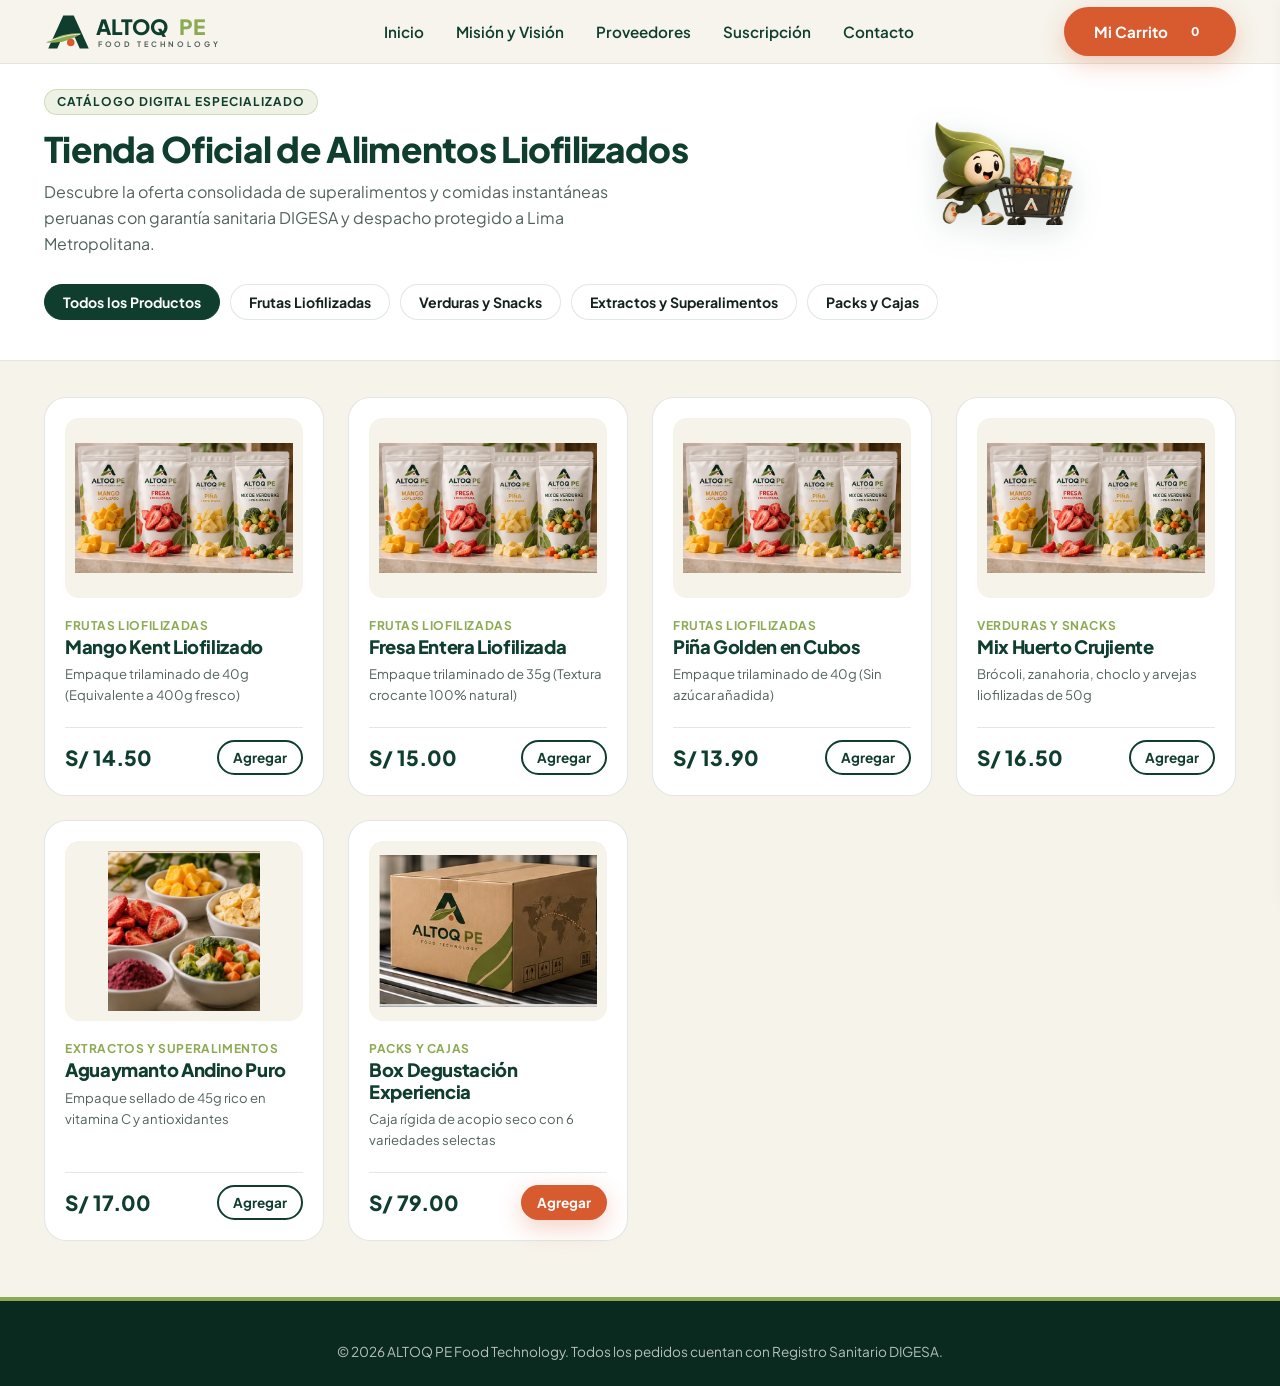
==== ecommerce.html @ f04d3ce6 "fix: Eliminar espacio blanco debajo del pie de pagina y asegurar alineacion inferior" ====
<!DOCTYPE html>
<html lang="es">
<head>
  <meta charset="UTF-8">
  <meta name="viewport" content="width=device-width, initial-scale=1.0">
  <title>ALTOQ PE | Tienda E-commerce de Alimentos Liofilizados</title>
  <meta name="description" content="Catálogo comercial de alimentos liofilizados e instantáneos en el Perú. Venta directa por unidad y al por mayor con garantía sanitaria DIGESA.">
  
  <!-- Estilos del Sistema de Diseño Oficial ALTOQ PE -->
  <link rel="stylesheet" href="styles/variables.css">
  <link rel="stylesheet" href="styles/main.css">
  <link rel="stylesheet" href="styles/components.css">
  <style>
    .ecommerce-header {
      padding: calc(var(--header-height) + 24px) 0 20px 0;
      background-color: var(--color-surface);
      border-bottom: 1px solid var(--color-border);
    }
    .ecommerce-hero-grid {
      display: grid;
      grid-template-columns: 1.2fr 0.8fr;
      gap: 32px;
      align-items: center;
    }
    .ecommerce-fili-badge {
      width: 140px;
      height: auto;
      filter: drop-shadow(0 8px 16px rgba(15, 61, 46, 0.15));
    }
    .filter-tabs {
      display: flex;
      gap: 10px;
      flex-wrap: wrap;
      margin: 28px 0 20px 0;
    }
    .filter-tab-btn {
      padding: 8px 18px;
      border-radius: var(--radius-full);
      border: 1px solid var(--color-border);
      background-color: var(--color-surface);
      font-family: var(--font-family-base);
      font-size: 0.88rem;
      font-weight: 700;
      color: var(--color-text-main);
      cursor: pointer;
      transition: all var(--transition-fast);
    }
    .filter-tab-btn.active, .filter-tab-btn:hover {
      background-color: var(--color-primary);
      color: #FFFFFF;
      border-color: var(--color-primary);
    }
    .products-grid {
      display: grid;
      grid-template-columns: repeat(auto-fill, minmax(260px, 1fr));
      gap: 24px;
      margin-bottom: 56px;
    }
    .product-card {
      background-color: #FFFFFF;
      border: 1px solid var(--color-border);
      border-radius: var(--radius-lg);
      padding: 20px;
      display: flex;
      flex-direction: column;
      justify-content: space-between;
      transition: transform var(--transition-fast), box-shadow var(--transition-fast);
      position: relative;
    }
    .product-card:hover {
      transform: translateY(-4px);
      box-shadow: var(--shadow-md);
      border-color: var(--color-secondary);
    }
    .product-img-wrapper {
      height: 180px;
      display: flex;
      align-items: center;
      justify-content: center;
      background-color: var(--color-bg);
      border-radius: var(--radius-md);
      margin-bottom: 14px;
      overflow: hidden;
      padding: 10px;
    }
    .product-img {
      max-height: 100%;
      max-width: 100%;
      object-fit: contain;
    }
    .product-category {
      font-size: 0.75rem;
      font-weight: 700;
      color: var(--color-secondary);
      text-transform: uppercase;
      letter-spacing: 0.05em;
      margin-bottom: 4px;
    }
    .product-title {
      font-size: 1.15rem;
      color: var(--color-primary);
      margin-bottom: 6px;
    }
    .product-weight {
      font-size: 0.82rem;
      color: var(--color-text-muted);
      margin-bottom: 14px;
    }
    .product-footer {
      display: flex;
      align-items: center;
      justify-content: space-between;
      border-top: 1px solid var(--color-border);
      padding-top: 12px;
      margin-top: 8px;
    }
    .product-price {
      font-size: 1.3rem;
      font-weight: 800;
      color: var(--color-primary);
    }
    .cart-drawer {
      position: fixed;
      top: 0;
      right: -420px;
      width: 400px;
      max-width: 100%;
      height: 100vh;
      background-color: #FFFFFF;
      box-shadow: -4px 0 24px rgba(0, 0, 0, 0.2);
      z-index: 2000;
      display: flex;
      flex-direction: column;
      transition: right var(--transition-normal);
      padding: 24px;
    }
    .cart-drawer.open {
      right: 0;
    }
    .cart-overlay {
      position: fixed;
      top: 0;
      left: 0;
      width: 100%;
      height: 100vh;
      background-color: rgba(0, 0, 0, 0.4);
      z-index: 1999;
      display: none;
    }
    .cart-overlay.open {
      display: block;
    }
    .cart-badge {
      background-color: var(--color-accent);
      color: #FFFFFF;
      font-size: 0.75rem;
      font-weight: 800;
      border-radius: var(--radius-full);
      padding: 2px 7px;
      margin-left: 6px;
    }
  </style>
</head>
<body>

  <!-- Barra de Navegación Superior -->
  <header class="header-nav" id="headerNav">
    <div class="container nav-container">
      <a href="index.html" class="brand-logo-link" aria-label="ALTOQ PE - Página Principal">
        <svg width="190" height="42" viewBox="0 0 250 56" fill="none" xmlns="http://www.w3.org/2000/svg">
          <path d="M24 6L4 50H16L24 32H38L46 50H58L38 6H24Z" fill="#0F3D2E"/>
          <path d="M1 42C12 36 28 28 48 30C36 38 20 44 1 42Z" fill="#8BAA52"/>
          <path d="M5 40C20 35 34 31 46 31" stroke="#F6F3EB" stroke-width="1.2" stroke-linecap="round"/>
          <circle cx="34" cy="42" r="5" fill="#D85A2F"/>
          <text x="68" y="32" font-family="'Plus Jakarta Sans', sans-serif" font-size="28" font-weight="800" fill="#0F3D2E">ALTOQ</text>
          <text x="178" y="32" font-family="'Plus Jakarta Sans', sans-serif" font-size="28" font-weight="800" fill="#8BAA52">PE</text>
          <text x="70" y="48" font-family="'Plus Jakarta Sans', sans-serif" font-size="10" font-weight="700" letter-spacing="3.8" fill="#52635B">FOOD TECHNOLOGY</text>
        </svg>
      </a>

      <nav aria-label="Navegación Secundaria">
        <ul class="nav-menu">
          <li><a href="index.html#inicio" class="nav-link">Inicio</a></li>
          <li><a href="index.html#mision-vision" class="nav-link">Misión y Visión</a></li>
          <li><a href="index.html#proveedores" class="nav-link">Proveedores</a></li>
          <li><a href="index.html#suscripcion" class="nav-link">Suscripción</a></li>
          <li><a href="index.html#contacto" class="nav-link">Contacto</a></li>
        </ul>
      </nav>

      <div class="nav-actions">
        <button type="button" class="btn btn-primary" id="openCartBtn">
          <span>Mi Carrito</span>
          <span class="cart-badge" id="cartCountBadge">0</span>
        </button>
      </div>
    </div>
  </header>

  <!-- Encabezado de la Tienda -->
  <section class="ecommerce-header">
    <div class="container">
      <div class="ecommerce-hero-grid">
        <div>
          <span class="section-tag">Catálogo Digital Especializado</span>
          <h1 style="font-size: 2.2rem; margin: 8px 0 10px 0;">Tienda Oficial de Alimentos Liofilizados</h1>
          <p style="font-size: 1rem; color: var(--color-text-muted); max-width: 620px;">
            Descubre la oferta consolidada de superalimentos y comidas instantáneas peruanas con garantía sanitaria DIGESA y despacho protegido a Lima Metropolitana.
          </p>
        </div>
        <div style="display: flex; justify-content: center;">
          <img src="assets/fili/fili-carrito.png" alt="Fili empujando carrito de compras ALTOQ PE" class="ecommerce-fili-badge animate-float">
        </div>
      </div>

      <!-- Filtros de Categorías -->
      <div class="filter-tabs">
        <button class="filter-tab-btn active" data-filter="todos">Todos los Productos</button>
        <button class="filter-tab-btn" data-filter="frutas">Frutas Liofilizadas</button>
        <button class="filter-tab-btn" data-filter="verduras">Verduras y Snacks</button>
        <button class="filter-tab-btn" data-filter="extractos">Extractos y Superalimentos</button>
        <button class="filter-tab-btn" data-filter="packs">Packs y Cajas</button>
      </div>
    </div>
  </section>

  <!-- Cuadrícula de Productos -->
  <main class="container" style="padding-top: 36px;">
    <div class="products-grid" id="productsGrid">
      
      <!-- Producto 1: Mango Liofilizado -->
      <div class="product-card" data-category="frutas">
        <div>
          <div class="product-img-wrapper">
            <img src="assets/products/pouches-pack.png" alt="Mango Liofilizado" class="product-img">
          </div>
          <span class="product-category">Frutas Liofilizadas</span>
          <h3 class="product-title">Mango Kent Liofilizado</h3>
          <p class="product-weight">Empaque trilaminado de 40g (Equivalente a 400g fresco)</p>
        </div>
        <div class="product-footer">
          <div class="product-price">S/ 14.50</div>
          <button type="button" class="btn btn-secondary" style="padding: 7px 14px; font-size: 0.85rem;" onclick="addToCart('Mango Kent Liofilizado 40g', 14.50)">
            <span>Agregar</span>
          </button>
        </div>
      </div>

      <!-- Producto 2: Fresa Liofilizada -->
      <div class="product-card" data-category="frutas">
        <div>
          <div class="product-img-wrapper">
            <img src="assets/products/pouches-pack.png" alt="Fresa Liofilizada" class="product-img">
          </div>
          <span class="product-category">Frutas Liofilizadas</span>
          <h3 class="product-title">Fresa Entera Liofilizada</h3>
          <p class="product-weight">Empaque trilaminado de 35g (Textura crocante 100% natural)</p>
        </div>
        <div class="product-footer">
          <div class="product-price">S/ 15.00</div>
          <button type="button" class="btn btn-secondary" style="padding: 7px 14px; font-size: 0.85rem;" onclick="addToCart('Fresa Entera Liofilizada 35g', 15.00)">
            <span>Agregar</span>
          </button>
        </div>
      </div>

      <!-- Producto 3: Piña Liofilizada -->
      <div class="product-card" data-category="frutas">
        <div>
          <div class="product-img-wrapper">
            <img src="assets/products/pouches-pack.png" alt="Piña Golden Liofilizada" class="product-img">
          </div>
          <span class="product-category">Frutas Liofilizadas</span>
          <h3 class="product-title">Piña Golden en Cubos</h3>
          <p class="product-weight">Empaque trilaminado de 40g (Sin azúcar añadida)</p>
        </div>
        <div class="product-footer">
          <div class="product-price">S/ 13.90</div>
          <button type="button" class="btn btn-secondary" style="padding: 7px 14px; font-size: 0.85rem;" onclick="addToCart('Piña Golden Liofilizada 40g', 13.90)">
            <span>Agregar</span>
          </button>
        </div>
      </div>

      <!-- Producto 4: Mix de Verduras Liofilizadas -->
      <div class="product-card" data-category="verduras">
        <div>
          <div class="product-img-wrapper">
            <img src="assets/products/pouches-pack.png" alt="Mix de Verduras Liofilizadas" class="product-img">
          </div>
          <span class="product-category">Verduras y Snacks</span>
          <h3 class="product-title">Mix Huerto Crujiente</h3>
          <p class="product-weight">Brócoli, zanahoria, choclo y arvejas liofilizadas de 50g</p>
        </div>
        <div class="product-footer">
          <div class="product-price">S/ 16.50</div>
          <button type="button" class="btn btn-secondary" style="padding: 7px 14px; font-size: 0.85rem;" onclick="addToCart('Mix Huerto Crujiente 50g', 16.50)">
            <span>Agregar</span>
          </button>
        </div>
      </div>

      <!-- Producto 5: Aguaymanto Liofilizado -->
      <div class="product-card" data-category="extractos">
        <div>
          <div class="product-img-wrapper">
            <img src="assets/products/bowls-freeze-dried.png" alt="Aguaymanto Andino Liofilizado" class="product-img">
          </div>
          <span class="product-category">Extractos y Superalimentos</span>
          <h3 class="product-title">Aguaymanto Andino Puro</h3>
          <p class="product-weight">Empaque sellado de 45g rico en vitamina C y antioxidantes</p>
        </div>
        <div class="product-footer">
          <div class="product-price">S/ 17.00</div>
          <button type="button" class="btn btn-secondary" style="padding: 7px 14px; font-size: 0.85rem;" onclick="addToCart('Aguaymanto Andino 45g', 17.00)">
            <span>Agregar</span>
          </button>
        </div>
      </div>

      <!-- Producto 6: Caja Surtida Degustación -->
      <div class="product-card" data-category="packs">
        <div>
          <div class="product-img-wrapper">
            <img src="assets/products/box-delivery.png" alt="Caja Pack Degustación ALTOQ PE" class="product-img">
          </div>
          <span class="product-category">Packs y Cajas</span>
          <h3 class="product-title">Box Degustación Experiencia</h3>
          <p class="product-weight">Caja rígida de acopio seco con 6 variedades selectas</p>
        </div>
        <div class="product-footer">
          <div class="product-price">S/ 79.00</div>
          <button type="button" class="btn btn-primary" style="padding: 7px 14px; font-size: 0.85rem;" onclick="addToCart('Box Degustación 6 Unidades', 79.00)">
            <span>Agregar</span>
          </button>
        </div>
      </div>

    </div>
  </main>

  <!-- Panel Lateral / Carrito de Compras -->
  <div class="cart-overlay" id="cartOverlay"></div>
  <aside class="cart-drawer" id="cartDrawer" aria-label="Carrito de compras">
    <div style="display: flex; justify-content: space-between; align-items: center; border-bottom: 1px solid var(--color-border); padding-bottom: 14px; margin-bottom: 20px;">
      <h3 style="font-size: 1.25rem;">Tu Carrito de Pedido</h3>
      <button type="button" id="closeCartBtn" style="background: none; border: none; font-size: 1.5rem; cursor: pointer; color: var(--color-primary);">&times;</button>
    </div>

    <div id="cartItemsList" style="flex: 1; overflow-y: auto;">
      <p style="color: var(--color-text-muted); font-size: 0.95rem; text-align: center; margin-top: 40px;">
        Tu carrito está vacío. Agrega productos del catálogo para coordinar tu despacho.
      </p>
    </div>

    <div style="border-top: 1px solid var(--color-border); padding-top: 16px; margin-top: 16px;">
      <div style="display: flex; justify-content: space-between; margin-bottom: 16px; font-weight: 700; font-size: 1.15rem;">
        <span>Total Estimado:</span>
        <span id="cartTotalPrice">S/ 0.00</span>
      </div>
      <button type="button" class="btn btn-whatsapp" style="width: 100%;" onclick="checkoutViaWhatsApp()">
        <span>Coordinar Despacho por WhatsApp</span>
      </button>
    </div>
  </aside>

  <!-- Notificación Toast -->
  <div class="toast-feedback" id="feedbackToast" role="alert">
    <img src="assets/fili/fili-pulgar-arriba.png" alt="Fili confirmando" class="toast-fili-img">
    <span id="toastMessage">Producto agregado al carrito.</span>
  </div>

  <footer class="footer-main" style="padding: 40px 0 24px 0; margin-top: auto;">
    <div class="container text-center">
      <p style="color: rgba(255,255,255,0.7); font-size: 0.85rem;">
        &copy; 2026 ALTOQ PE Food Technology. Todos los pedidos cuentan con Registro Sanitario DIGESA.
      </p>
    </div>
  </footer>

  <script>
    const cart = [];
    const cartDrawer = document.getElementById('cartDrawer');
    const cartOverlay = document.getElementById('cartOverlay');
    const openCartBtn = document.getElementById('openCartBtn');
    const closeCartBtn = document.getElementById('closeCartBtn');
    const cartItemsList = document.getElementById('cartItemsList');
    const cartTotalPrice = document.getElementById('cartTotalPrice');
    const cartCountBadge = document.getElementById('cartCountBadge');
    const toast = document.getElementById('feedbackToast');
    const toastMsg = document.getElementById('toastMessage');

    function toggleCart(open) {
      if (open) {
        cartDrawer.classList.add('open');
        cartOverlay.classList.add('open');
      } else {
        cartDrawer.classList.remove('open');
        cartOverlay.classList.remove('open');
      }
    }

    if (openCartBtn) openCartBtn.addEventListener('click', () => toggleCart(true));
    if (closeCartBtn) closeCartBtn.addEventListener('click', () => toggleCart(false));
    if (cartOverlay) cartOverlay.addEventListener('click', () => toggleCart(false));

    function addToCart(title, price) {
      const existing = cart.find(item => item.title === title);
      if (existing) {
        existing.qty += 1;
      } else {
        cart.push({ title, price, qty: 1 });
      }
      renderCart();
      showToast(`${title} agregado al carrito.`);
    }

    function renderCart() {
      const totalCount = cart.reduce((sum, item) => sum + item.qty, 0);
      cartCountBadge.textContent = totalCount;

      if (cart.length === 0) {
        cartItemsList.innerHTML = '<p style="color: var(--color-text-muted); font-size: 0.95rem; text-align: center; margin-top: 40px;">Tu carrito está vacío.</p>';
        cartTotalPrice.textContent = 'S/ 0.00';
        return;
      }

      let total = 0;
      let html = '';
      cart.forEach((item, index) => {
        const itemTotal = item.price * item.qty;
        total += itemTotal;
        html += `
          <div style="display: flex; justify-content: space-between; align-items: center; padding: 12px 0; border-bottom: 1px solid var(--color-border);">
            <div>
              <div style="font-weight: 700; font-size: 0.92rem; color: var(--color-primary);">${item.title}</div>
              <div style="font-size: 0.8rem; color: var(--color-text-muted);">S/ ${item.price.toFixed(2)} x ${item.qty}</div>
            </div>
            <div style="display: flex; align-items: center; gap: 8px;">
              <span style="font-weight: 700;">S/ ${itemTotal.toFixed(2)}</span>
              <button onclick="removeItem(${index})" style="background: none; border: none; color: var(--color-accent); cursor: pointer; font-size: 0.85rem; font-weight: 700;">Quitar</button>
            </div>
          </div>
        `;
      });

      cartItemsList.innerHTML = html;
      cartTotalPrice.textContent = `S/ ${total.toFixed(2)}`;
    }

    function removeItem(index) {
      cart.splice(index, 1);
      renderCart();
    }

    function showToast(msg) {
      if (toast && toastMsg) {
        toastMsg.textContent = msg;
        toast.classList.add('show');
        setTimeout(() => toast.classList.remove('show'), 3000);
      }
    }

    function checkoutViaWhatsApp() {
      if (cart.length === 0) {
        alert('Agrega al menos un producto al carrito antes de coordinar el pedido.');
        return;
      }
      let summary = 'Hola equipo de ALTOQ PE. Deseo realizar el siguiente pedido desde el catálogo web:\n';
      let total = 0;
      cart.forEach(item => {
        const itemTotal = item.price * item.qty;
        total += itemTotal;
        summary += `- ${item.qty}x ${item.title} (S/ ${itemTotal.toFixed(2)})\n`;
      });
      summary += `\nTotal estimado: S/ ${total.toFixed(2)}\n¿Podrían confirmarme tiempos de despacho y métodos de pago?`;
      window.open('https://wa.me/51940049923?text=' + encodeURIComponent(summary), '_blank');
    }

    // Filtros de categoria
    document.querySelectorAll('.filter-tab-btn').forEach(btn => {
      btn.addEventListener('click', function() {
        document.querySelectorAll('.filter-tab-btn').forEach(b => b.classList.remove('active'));
        this.classList.add('active');
        const filter = this.getAttribute('data-filter');
        document.querySelectorAll('.product-card').forEach(card => {
          if (filter === 'todos' || card.getAttribute('data-category') === filter) {
            card.style.display = 'flex';
          } else {
            card.style.display = 'none';
          }
        });
      });
    });
  </script>
</body>
</html>
---- styles/variables.css ----
/* ==========================================================================
   ALTOQ PE - SISTEMA DE DISEÑO / DESIGN TOKENS
   Paleta y parámetros visuales oficiales de marca
   REGLA ESTRICTA: Sin uso de emojis en ninguna propiedad o contenido
   ========================================================================== */

:root {
  /* Paleta Oficial Extraída de Brand Guidelines */
  --color-primary: #0F3D2E;         /* Verde Bosque Profundo */
  --color-primary-light: #18523f;   /* Verde Bosque Intermedio */
  --color-primary-dark: #0a291f;    /* Verde Bosque Oscuro */
  
  --color-secondary: #8BAA52;       /* Verde Oliva / Hoja */
  --color-secondary-light: #a4c468; /* Verde Oliva Claro */
  --color-secondary-dark: #6f8a3e;  /* Verde Oliva Sombra */
  
  --color-bg: #F6F3EB;              /* Crema Marfil Cálido (Fondo Principal) */
  --color-surface: #FFFFFF;         /* Blanco Puro para Tarjetas */
  --color-surface-soft: #EFECE3;    /* Crema Neutro Suave */
  
  --color-accent: #D85A2F;          /* Naranja Terracota (CTA y Acentos) */
  --color-accent-hover: #c04c23;    /* Terracota Interacción */
  --color-accent-light: #fcece6;    /* Terracota Fondo Sutil */
  
  /* Textos y Jerarquía Tipográfica */
  --color-text-main: #14221D;       /* Texto Principal de Alto Contraste */
  --color-text-muted: #52635B;      /* Texto Secundario y Descripciones */
  --color-text-light: #83948C;      /* Textos Auxiliares y Metadatos */
  --color-text-inverse: #FFFFFF;    /* Texto sobre fondos oscuros */
  
  /* Bordes y Sombras */
  --color-border: rgba(15, 61, 46, 0.12);
  --color-border-focus: rgba(216, 90, 47, 0.4);
  
  --shadow-sm: 0 2px 8px rgba(15, 61, 46, 0.05);
  --shadow-md: 0 8px 24px rgba(15, 61, 46, 0.08);
  --shadow-lg: 0 16px 40px rgba(15, 61, 46, 0.12);
  --shadow-accent: 0 8px 25px rgba(216, 90, 47, 0.28);
  
  /* Tipografía */
  --font-family-base: 'Plus Jakarta Sans', 'Montserrat', -apple-system, BlinkMacSystemFont, 'Segoe UI', Roboto, sans-serif;
  --font-family-display: 'Plus Jakarta Sans', 'Montserrat', sans-serif;
  
  /* Radios de Borde */
  --radius-sm: 8px;
  --radius-md: 14px;
  --radius-lg: 22px;
  --radius-xl: 32px;
  --radius-full: 9999px;
  
  /* Transiciones */
  --transition-fast: 180ms ease;
  --transition-normal: 280ms cubic-bezier(0.4, 0, 0.2, 1);
  --transition-bounce: 400ms cubic-bezier(0.34, 1.56, 0.64, 1);
  
  /* Contenedores y Medidas */
  --container-max-width: 1240px;
  --header-height: 64px;
}
---- styles/main.css ----
/* ==========================================================================
   ALTOQ PE - ESTILOS BASE Y MAQUETACIÓN GLOBAL
   REGLA ESTRICTA: Sin uso de emojis en código ni comentarios
   ========================================================================== */

@import url('https://fonts.googleapis.com/css2?family=Plus+Jakarta+Sans:wght@400;500;600;700;800&family=Montserrat:wght@400;500;600;700;800&display=swap');

*, *::before, *::after {
  box-sizing: border-box;
  margin: 0;
  padding: 0;
}

html {
  scroll-behavior: smooth;
  scroll-snap-type: y proximity;
  font-size: 16px;
  -webkit-font-smoothing: antialiased;
  -moz-osx-font-smoothing: grayscale;
  min-height: 100%;
}

body {
  font-family: var(--font-family-base);
  background-color: var(--color-bg);
  color: var(--color-text-main);
  line-height: 1.5;
  overflow-x: hidden;
  position: relative;
  min-height: 100vh;
  display: flex;
  flex-direction: column;
}

body > main {
  flex: 1 0 auto;
}

/* Contenedores */
.container {
  width: 100%;
  max-width: var(--container-max-width);
  margin-left: auto;
  margin-right: auto;
  padding-left: 24px;
  padding-right: 24px;
}

/* Tipografia Base */
h1, h2, h3, h4, h5, h6 {
  font-family: var(--font-family-display);
  color: var(--color-primary);
  font-weight: 800;
  line-height: 1.15;
  letter-spacing: -0.02em;
}

h1 { font-size: clamp(2.1rem, 3.8vw, 3.2rem); }
h2 { font-size: clamp(1.6rem, 2.6vw, 2.3rem); }
h3 { font-size: clamp(1.2rem, 1.8vw, 1.5rem); }
h4 { font-size: 1.15rem; }

p {
  color: var(--color-text-muted);
  font-size: 0.98rem;
  line-height: 1.6;
}

a {
  color: inherit;
  text-decoration: none;
  transition: color var(--transition-fast);
}

img {
  max-width: 100%;
  height: auto;
  display: block;
}

/* Secciones en Encuadre (Full Viewport Fit) */
.section {
  min-height: 100vh;
  padding: calc(var(--header-height) + 12px) 0 16px 0;
  display: flex;
  flex-direction: column;
  justify-content: center;
  position: relative;
  scroll-snap-align: start;
  scroll-margin-top: 0;
  box-sizing: border-box;
}

.section-alt {
  background-color: var(--color-surface);
}

.section-dark {
  background-color: var(--color-primary);
  color: var(--color-text-inverse);
}

.section-dark h2,
.section-dark h3 {
  color: var(--color-text-inverse);
}

.section-dark p {
  color: rgba(255, 255, 255, 0.85);
}

.section-header {
  text-align: center;
  max-width: 820px;
  margin: 0 auto 16px auto;
}

.section-tag {
  display: inline-flex;
  align-items: center;
  gap: 8px;
  background-color: rgba(139, 170, 82, 0.15);
  color: var(--color-primary);
  font-size: 0.75rem;
  font-weight: 700;
  text-transform: uppercase;
  letter-spacing: 0.08em;
  padding: 3px 12px;
  border-radius: var(--radius-full);
  margin-bottom: 6px;
  border: 1px solid rgba(139, 170, 82, 0.3);
}

.section-tag.tag-accent {
  background-color: var(--color-accent-light);
  color: var(--color-accent);
  border-color: rgba(216, 90, 47, 0.25);
}

.section-title {
  margin-bottom: 6px;
}

.section-description {
  font-size: 0.94rem;
  line-height: 1.45;
}

/* Efectos visuales de fondo sutiles */
.bg-mesh-glow {
  position: absolute;
  top: -120px;
  right: -100px;
  width: 500px;
  height: 500px;
  background: radial-gradient(circle, rgba(139, 170, 82, 0.18) 0%, rgba(246, 243, 235, 0) 70%);
  pointer-events: none;
  z-index: 0;
}

.bg-mesh-glow-left {
  position: absolute;
  top: 360px;
  left: -120px;
  width: 550px;
  height: 550px;
  background: radial-gradient(circle, rgba(216, 90, 47, 0.12) 0%, rgba(246, 243, 235, 0) 70%);
  pointer-events: none;
  z-index: 0;
}

/* Animaciones */
@keyframes floatGentle {
  0%, 100% { transform: translateY(0px); }
  50% { transform: translateY(-10px); }
}

@keyframes pulseSubtle {
  0%, 100% { transform: scale(1); opacity: 1; }
  50% { transform: scale(1.02); opacity: 0.95; }
}

.animate-float {
  animation: floatGentle 4s ease-in-out infinite;
}

/* Clases de utilidad */
.text-center { text-align: center; }
.text-accent { color: var(--color-accent); }
.text-secondary { color: var(--color-secondary); }
.bold { font-weight: 700; }
---- styles/components.css ----
/* ==========================================================================
   ALTOQ PE - COMPONENTES VISUALES
   Botones, Tarjetas, Formularios, Insignias, Navbar y Modales
   REGLA ESTRICTA: Sin uso de emojis en ninguna propiedad o contenido
   ========================================================================== */

/* Barra de Navegación (Navbar) */
.header-nav {
  position: fixed;
  top: 0;
  left: 0;
  width: 100%;
  height: var(--header-height);
  background-color: rgba(246, 243, 235, 0.92);
  backdrop-filter: blur(12px);
  -webkit-backdrop-filter: blur(12px);
  z-index: 1000;
  transition: all var(--transition-normal);
  border-bottom: 1px solid rgba(15, 61, 46, 0.08);
}

.header-nav.scrolled {
  background-color: rgba(255, 255, 255, 0.96);
  box-shadow: 0 4px 20px rgba(15, 61, 46, 0.07);
  height: 74px;
}

.nav-container {
  display: flex;
  align-items: center;
  justify-content: space-between;
  height: 100%;
}

.brand-logo-link {
  display: flex;
  align-items: center;
  gap: 12px;
}

.brand-logo-img {
  height: 48px;
  width: auto;
  object-fit: contain;
}

.nav-menu {
  display: flex;
  align-items: center;
  list-style: none;
  gap: 32px;
}

.nav-link {
  font-size: 0.95rem;
  font-weight: 600;
  color: var(--color-primary);
  position: relative;
  padding: 8px 0;
}

.nav-link::after {
  content: '';
  position: absolute;
  bottom: 0;
  left: 0;
  width: 0;
  height: 2px;
  background-color: var(--color-accent);
  transition: width var(--transition-fast);
  border-radius: var(--radius-full);
}

.nav-link:hover::after,
.nav-link.active::after {
  width: 100%;
}

.nav-actions {
  display: flex;
  align-items: center;
  gap: 16px;
}

.mobile-menu-toggle {
  display: none;
  background: none;
  border: none;
  cursor: pointer;
  padding: 8px;
  color: var(--color-primary);
}

/* Botones */
.btn {
  display: inline-flex;
  align-items: center;
  justify-content: center;
  gap: 10px;
  font-family: var(--font-family-base);
  font-size: 0.95rem;
  font-weight: 700;
  padding: 13px 28px;
  border-radius: var(--radius-full);
  border: 2px solid transparent;
  cursor: pointer;
  transition: all var(--transition-fast);
  text-decoration: none;
  white-space: nowrap;
}

.btn-primary {
  background-color: var(--color-accent);
  color: var(--color-text-inverse);
  box-shadow: var(--shadow-accent);
}

.btn-primary:hover {
  background-color: var(--color-accent-hover);
  transform: translateY(-2px);
  box-shadow: 0 10px 28px rgba(216, 90, 47, 0.35);
}

.btn-secondary {
  background-color: transparent;
  color: var(--color-primary);
  border-color: var(--color-primary);
}

.btn-secondary:hover {
  background-color: rgba(15, 61, 46, 0.05);
  border-color: var(--color-primary);
  transform: translateY(-2px);
}

.btn-dark {
  background-color: var(--color-primary);
  color: var(--color-text-inverse);
  box-shadow: var(--shadow-md);
}

.btn-dark:hover {
  background-color: var(--color-primary-light);
  transform: translateY(-2px);
}

.btn-icon {
  width: 20px;
  height: 20px;
  fill: currentColor;
}

/* Tarjetas y Contenedores */
.card {
  background-color: var(--color-surface);
  border-radius: var(--radius-lg);
  padding: 36px;
  border: 1px solid var(--color-border);
  box-shadow: var(--shadow-sm);
  transition: all var(--transition-normal);
  position: relative;
  overflow: hidden;
}

.card:hover {
  transform: translateY(-4px);
  box-shadow: var(--shadow-md);
  border-color: rgba(15, 61, 46, 0.2);
}

/* Seccion Inicio (Hero) en Encuadre */
.hero-wrapper {
  padding: calc(var(--header-height) + 10px) 0 16px 0;
  position: relative;
  min-height: 100vh;
  box-sizing: border-box;
  display: flex;
  flex-direction: column;
  justify-content: center;
  scroll-snap-align: start;
}

.hero-grid {
  display: grid;
  grid-template-columns: 1.15fr 0.85fr;
  gap: 36px;
  align-items: center;
}

.hero-content {
  position: relative;
  z-index: 2;
}

.hero-tagline {
  font-size: clamp(1.9rem, 3.2vw, 2.7rem);
  font-weight: 800;
  margin-bottom: 12px;
  line-height: 1.15;
}

.hero-subtitle {
  font-size: 1.05rem;
  line-height: 1.55;
  color: var(--color-text-muted);
  margin-bottom: 20px;
  max-width: 540px;
}

.hero-cta-group {
  display: flex;
  align-items: center;
  gap: 14px;
  margin-bottom: 22px;
  flex-wrap: wrap;
}

.hero-stats-row {
  display: grid;
  grid-template-columns: repeat(3, 1fr);
  gap: 16px;
  padding-top: 16px;
  border-top: 1px solid rgba(15, 61, 46, 0.12);
}

.hero-stat-item h4 {
  font-size: 1.45rem;
  color: var(--color-primary);
  margin-bottom: 2px;
}

.hero-stat-item p {
  font-size: 0.82rem;
  font-weight: 500;
  color: var(--color-text-muted);
  line-height: 1.3;
}

.hero-visual-card {
  position: relative;
  border-radius: var(--radius-xl);
  background: linear-gradient(145deg, #ffffff, #f0ece3);
  padding: 20px;
  box-shadow: var(--shadow-lg);
  border: 1px solid rgba(139, 170, 82, 0.25);
  display: flex;
  flex-direction: column;
  align-items: center;
  justify-content: center;
  max-width: 440px;
  margin: 0 auto;
}

.hero-pouches-img {
  width: 100%;
  max-height: 250px;
  object-fit: contain;
  border-radius: var(--radius-md);
  box-shadow: 0 8px 24px rgba(15, 61, 46, 0.08);
}

.hero-fili-badge {
  position: absolute;
  bottom: -18px;
  right: -15px;
  width: 140px;
  filter: drop-shadow(0 10px 20px rgba(15, 61, 46, 0.2));
  z-index: 3;
}

.hero-floating-pill {
  position: absolute;
  top: 25px;
  left: -25px;
  background-color: var(--color-surface);
  border: 1px solid rgba(15, 61, 46, 0.12);
  padding: 10px 18px;
  border-radius: var(--radius-full);
  display: flex;
  align-items: center;
  gap: 10px;
  box-shadow: var(--shadow-md);
  z-index: 3;
}

.pill-indicator {
  width: 10px;
  height: 10px;
  border-radius: 50%;
  background-color: var(--color-secondary);
}

.pill-text {
  font-size: 0.85rem;
  font-weight: 700;
  color: var(--color-primary);
}

/* Seccion Mision y Vision en Encuadre (Diseno Limpio sin Pilares) */
.mv-clean-wrapper {
  display: flex;
  flex-direction: column;
  gap: 18px;
  max-width: 1050px;
  margin: 0 auto;
}

.mv-cards-row {
  display: grid;
  grid-template-columns: 1fr 1fr;
  gap: 22px;
}

.mv-card-clean {
  background-color: #FFFFFF;
  border-radius: var(--radius-lg);
  border: 1px solid var(--color-border);
  border-top: 4px solid var(--color-secondary);
  padding: 24px 28px;
  box-shadow: var(--shadow-sm);
  transition: transform var(--transition-fast), box-shadow var(--transition-fast);
  display: flex;
  flex-direction: column;
  justify-content: flex-start;
}

.mv-card-clean:hover {
  transform: translateY(-3px);
  box-shadow: var(--shadow-md);
}

.mv-card-clean.vision {
  border-top-color: var(--color-accent);
}

.mv-badge {
  display: inline-block;
  align-self: flex-start;
  font-size: 0.72rem;
  font-weight: 700;
  text-transform: uppercase;
  letter-spacing: 0.08em;
  color: var(--color-secondary);
  background-color: rgba(139, 170, 82, 0.12);
  padding: 3px 10px;
  border-radius: var(--radius-full);
  margin-bottom: 10px;
}

.mv-badge.vision {
  color: var(--color-accent);
  background-color: rgba(216, 90, 47, 0.12);
}

.mv-card-clean h3 {
  font-size: 1.3rem;
  color: var(--color-primary);
  margin-bottom: 8px;
}

.mv-card-clean p {
  font-size: 0.92rem;
  line-height: 1.55;
  color: var(--color-text-muted);
}

/* Modulo Sanitario DIGESA con Mascota Fili */
.qa-card-banner {
  background: linear-gradient(135deg, #0F3D2E, #144937);
  color: #FFFFFF;
  border-radius: var(--radius-lg);
  padding: 20px 28px;
  display: flex;
  align-items: center;
  gap: 24px;
  box-shadow: var(--shadow-md);
  border: 1px solid rgba(139, 170, 82, 0.25);
}

.qa-card-banner .qa-fili-img {
  width: 78px;
  height: auto;
  flex-shrink: 0;
  filter: drop-shadow(0 6px 12px rgba(0, 0, 0, 0.3));
}

.qa-banner-info h4 {
  color: #FFFFFF;
  font-size: 1.12rem;
  margin-bottom: 4px;
}

.qa-banner-info p {
  color: rgba(255, 255, 255, 0.88);
  font-size: 0.86rem;
  line-height: 1.45;
  margin-bottom: 10px;
}

.qa-banner-info .qa-badges-list {
  display: flex;
  gap: 8px;
  flex-wrap: wrap;
}

.qa-banner-info .qa-badge-chip {
  background-color: rgba(255, 255, 255, 0.12);
  border: 1px solid rgba(255, 255, 255, 0.22);
  padding: 3px 10px;
  border-radius: var(--radius-full);
  font-size: 0.76rem;
  font-weight: 600;
  color: #FFFFFF;
}

/* Seccion Suscripcion */
.subscription-controls {
  display: flex;
  justify-content: center;
  align-items: center;
  gap: 16px;
  margin-bottom: 48px;
}

.frequency-toggle-wrapper {
  display: flex;
  align-items: center;
  background-color: var(--color-surface-soft);
  padding: 5px;
  border-radius: var(--radius-full);
  border: 1px solid var(--color-border);
}

.freq-btn {
  background: none;
  border: none;
  padding: 10px 24px;
  font-family: var(--font-family-base);
  font-size: 0.95rem;
  font-weight: 700;
  color: var(--color-text-muted);
  border-radius: var(--radius-full);
  cursor: pointer;
  transition: all var(--transition-fast);
}

.freq-btn.active {
  background-color: var(--color-primary);
  color: #FFFFFF;
  box-shadow: 0 4px 12px rgba(15, 61, 46, 0.15);
}

.save-pill {
  background-color: var(--color-accent);
  color: #FFFFFF;
  font-size: 0.75rem;
  font-weight: 800;
  padding: 4px 10px;
  border-radius: var(--radius-full);
  letter-spacing: 0.04em;
}

/* Seccion Suscripcion en Encuadre */
.plans-grid {
  display: grid;
  grid-template-columns: repeat(3, 1fr);
  gap: 20px;
  align-items: stretch;
  margin-bottom: 0;
}

.plan-card {
  display: flex;
  flex-direction: column;
  justify-content: space-between;
  padding: 20px 22px;
  border-radius: var(--radius-lg);
  background-color: var(--color-surface);
  border: 2px solid var(--color-border);
  position: relative;
  transition: all var(--transition-normal);
}

.plan-card.featured {
  border-color: var(--color-accent);
  box-shadow: 0 12px 28px rgba(216, 90, 47, 0.15);
  transform: translateY(-4px);
}

.featured-ribbon {
  position: absolute;
  top: 12px;
  right: 12px;
  background-color: var(--color-accent);
  color: #FFFFFF;
  font-size: 0.7rem;
  font-weight: 800;
  padding: 3px 10px;
  border-radius: var(--radius-full);
  text-transform: uppercase;
  letter-spacing: 0.05em;
}

.plan-name {
  font-size: 1.15rem;
  margin-bottom: 4px;
}

.plan-target {
  font-size: 0.8rem;
  color: var(--color-text-muted);
  margin-bottom: 12px;
  line-height: 1.35;
  min-height: 32px;
}

.plan-price-wrapper {
  margin-bottom: 12px;
  padding-bottom: 10px;
  border-bottom: 1px solid var(--color-border);
}

.plan-currency {
  font-size: 1.1rem;
  font-weight: 700;
  color: var(--color-primary);
  vertical-align: top;
}

.plan-amount {
  font-size: 2.2rem;
  font-weight: 800;
  color: var(--color-primary);
  line-height: 1;
}

.plan-period {
  font-size: 0.85rem;
  color: var(--color-text-muted);
}

.plan-features-list {
  list-style: none;
  margin-bottom: 16px;
  display: flex;
  flex-direction: column;
  gap: 7px;
}

.plan-feature-item {
  display: flex;
  align-items: center;
  gap: 8px;
  font-size: 0.82rem;
  color: var(--color-text-main);
  line-height: 1.25;
}

.feature-check-svg {
  width: 15px;
  height: 15px;
  fill: var(--color-secondary);
  flex-shrink: 0;
}

.plan-card .btn {
  padding: 10px 18px;
  font-size: 0.9rem;
}

/* Seccion Contacto en Encuadre */
.contact-grid {
  display: grid;
  grid-template-columns: 1.15fr 0.85fr;
  gap: 24px;
  align-items: stretch;
}

.contact-form-card {
  background-color: var(--color-surface);
  padding: 22px 26px;
  border-radius: var(--radius-lg);
  border: 1px solid var(--color-border);
  box-shadow: var(--shadow-sm);
}

.form-group {
  margin-bottom: 10px;
}

.form-label {
  display: block;
  font-size: 0.82rem;
  font-weight: 700;
  color: var(--color-primary);
  margin-bottom: 4px;
}

.form-input,
.form-select,
.form-textarea {
  width: 100%;
  padding: 8px 14px;
  border-radius: var(--radius-sm);
  border: 1px solid var(--color-border);
  font-family: var(--font-family-base);
  font-size: 0.88rem;
  background-color: var(--color-bg);
  color: var(--color-text-main);
  transition: border-color var(--transition-fast), background-color var(--transition-fast);
}

.form-input:focus,
.form-select:focus,
.form-textarea:focus {
  outline: none;
  border-color: var(--color-accent);
  background-color: #FFFFFF;
  box-shadow: 0 0 0 3px rgba(216, 90, 47, 0.15);
}

.form-textarea {
  min-height: 64px;
  max-height: 80px;
  resize: vertical;
}

.contact-info-cards {
  display: flex;
  flex-direction: column;
  gap: 14px;
  justify-content: space-between;
}

.whatsapp-box-card {
  background: linear-gradient(135deg, #0F3D2E, #144937);
  color: #FFFFFF;
  border-radius: var(--radius-lg);
  padding: 20px 24px;
  display: flex;
  flex-direction: column;
  justify-content: space-between;
  box-shadow: var(--shadow-sm);
}

.whatsapp-box-card h4 {
  color: #FFFFFF;
  font-size: 1.15rem;
  margin-bottom: 6px;
}

.whatsapp-box-card p {
  color: rgba(255, 255, 255, 0.85);
  font-size: 0.82rem;
  line-height: 1.4;
  margin-bottom: 14px;
}

.btn-whatsapp {
  background-color: #25D366;
  color: #FFFFFF;
  border: none;
  font-weight: 700;
  padding: 10px 20px;
}

.btn-whatsapp:hover {
  background-color: #20BA5A;
  transform: translateY(-2px);
  box-shadow: 0 6px 16px rgba(37, 211, 102, 0.35);
}

.coverage-box-card {
  background-color: var(--color-surface);
  border-radius: var(--radius-lg);
  border: 1px solid var(--color-border);
  padding: 18px 22px;
  display: flex;
  align-items: center;
  gap: 18px;
}

.coverage-fili-img {
  width: 72px;
  flex-shrink: 0;
}

/* Pie de Página (Footer) */
.footer-main {
  background-color: var(--color-primary-dark);
  color: #FFFFFF;
  padding: 80px 0 36px 0;
  border-top: 4px solid var(--color-secondary);
  margin-top: auto;
  position: relative;
  z-index: 10;
}

.footer-grid {
  display: grid;
  grid-template-columns: 1.5fr 1fr 1fr 1fr;
  gap: 48px;
  margin-bottom: 56px;
}

.footer-brand p {
  color: rgba(255, 255, 255, 0.75);
  margin-top: 18px;
  max-width: 320px;
  font-size: 0.95rem;
}

.footer-column h5 {
  color: #FFFFFF;
  font-size: 1.05rem;
  font-weight: 700;
  margin-bottom: 22px;
  position: relative;
  padding-bottom: 10px;
}

.footer-column h5::after {
  content: '';
  position: absolute;
  bottom: 0;
  left: 0;
  width: 24px;
  height: 2px;
  background-color: var(--color-accent);
}

.footer-links-list {
  list-style: none;
  display: flex;
  flex-direction: column;
  gap: 12px;
}

.footer-links-list a {
  color: rgba(255, 255, 255, 0.75);
  font-size: 0.9rem;
  transition: color var(--transition-fast);
}

.footer-links-list a:hover {
  color: var(--color-accent);
  padding-left: 4px;
}

.footer-bottom {
  padding-top: 32px;
  border-top: 1px solid rgba(255, 255, 255, 0.1);
  display: flex;
  justify-content: space-between;
  align-items: center;
  flex-wrap: wrap;
  gap: 18px;
  font-size: 0.85rem;
  color: rgba(255, 255, 255, 0.6);
}

.reclamaciones-link {
  display: inline-flex;
  align-items: center;
  gap: 8px;
  color: rgba(255, 255, 255, 0.85);
  font-weight: 600;
  border: 1px solid rgba(255, 255, 255, 0.2);
  padding: 6px 14px;
  border-radius: var(--radius-sm);
  background-color: rgba(255, 255, 255, 0.05);
}

.reclamaciones-link:hover {
  border-color: var(--color-accent);
  color: #FFFFFF;
}

/* Toast de Notificacion / Confirmacion */
.toast-feedback {
  position: fixed;
  bottom: 30px;
  right: 30px;
  background-color: var(--color-primary);
  color: #FFFFFF;
  padding: 16px 24px;
  border-radius: var(--radius-md);
  box-shadow: var(--shadow-lg);
  display: flex;
  align-items: center;
  gap: 16px;
  z-index: 2000;
  transform: translateY(120px);
  opacity: 0;
  transition: all var(--transition-bounce);
}

.toast-feedback.show {
  transform: translateY(0);
  opacity: 1;
}

.toast-fili-img {
  width: 44px;
  height: auto;
}

/* Responsividad */
@media (max-width: 992px) {
  .hero-grid,
  .mv-grid,
  .contact-grid,
  .subscription-fili-banner {
    grid-template-columns: 1fr;
    gap: 40px;
  }
  
  .pillars-grid,
  .plans-grid {
    grid-template-columns: 1fr;
  }
  
  .footer-grid {
    grid-template-columns: 1fr 1fr;
  }
  
  .hero-fili-badge {
    bottom: -15px;
    right: 10px;
    width: 140px;
  }
}

@media (max-width: 768px) {
  .nav-menu {
    position: fixed;
    top: var(--header-height);
    left: 0;
    width: 100%;
    background-color: #FFFFFF;
    flex-direction: column;
    padding: 30px 24px;
    box-shadow: var(--shadow-md);
    transform: translateY(-150%);
    transition: transform var(--transition-normal);
    gap: 20px;
  }
  
  .nav-menu.open {
    transform: translateY(0);
  }
  
  .mobile-menu-toggle {
    display: block;
  }
  
  .hero-stats-row {
    grid-template-columns: 1fr;
  }
  
  .quality-assurance-card {
    grid-template-columns: 1fr;
    text-align: center;
    padding: 32px 24px;
  }
  
  .qa-fili-img {
    margin: 0 auto;
  }
  
  .footer-grid {
    grid-template-columns: 1fr;
  }
}
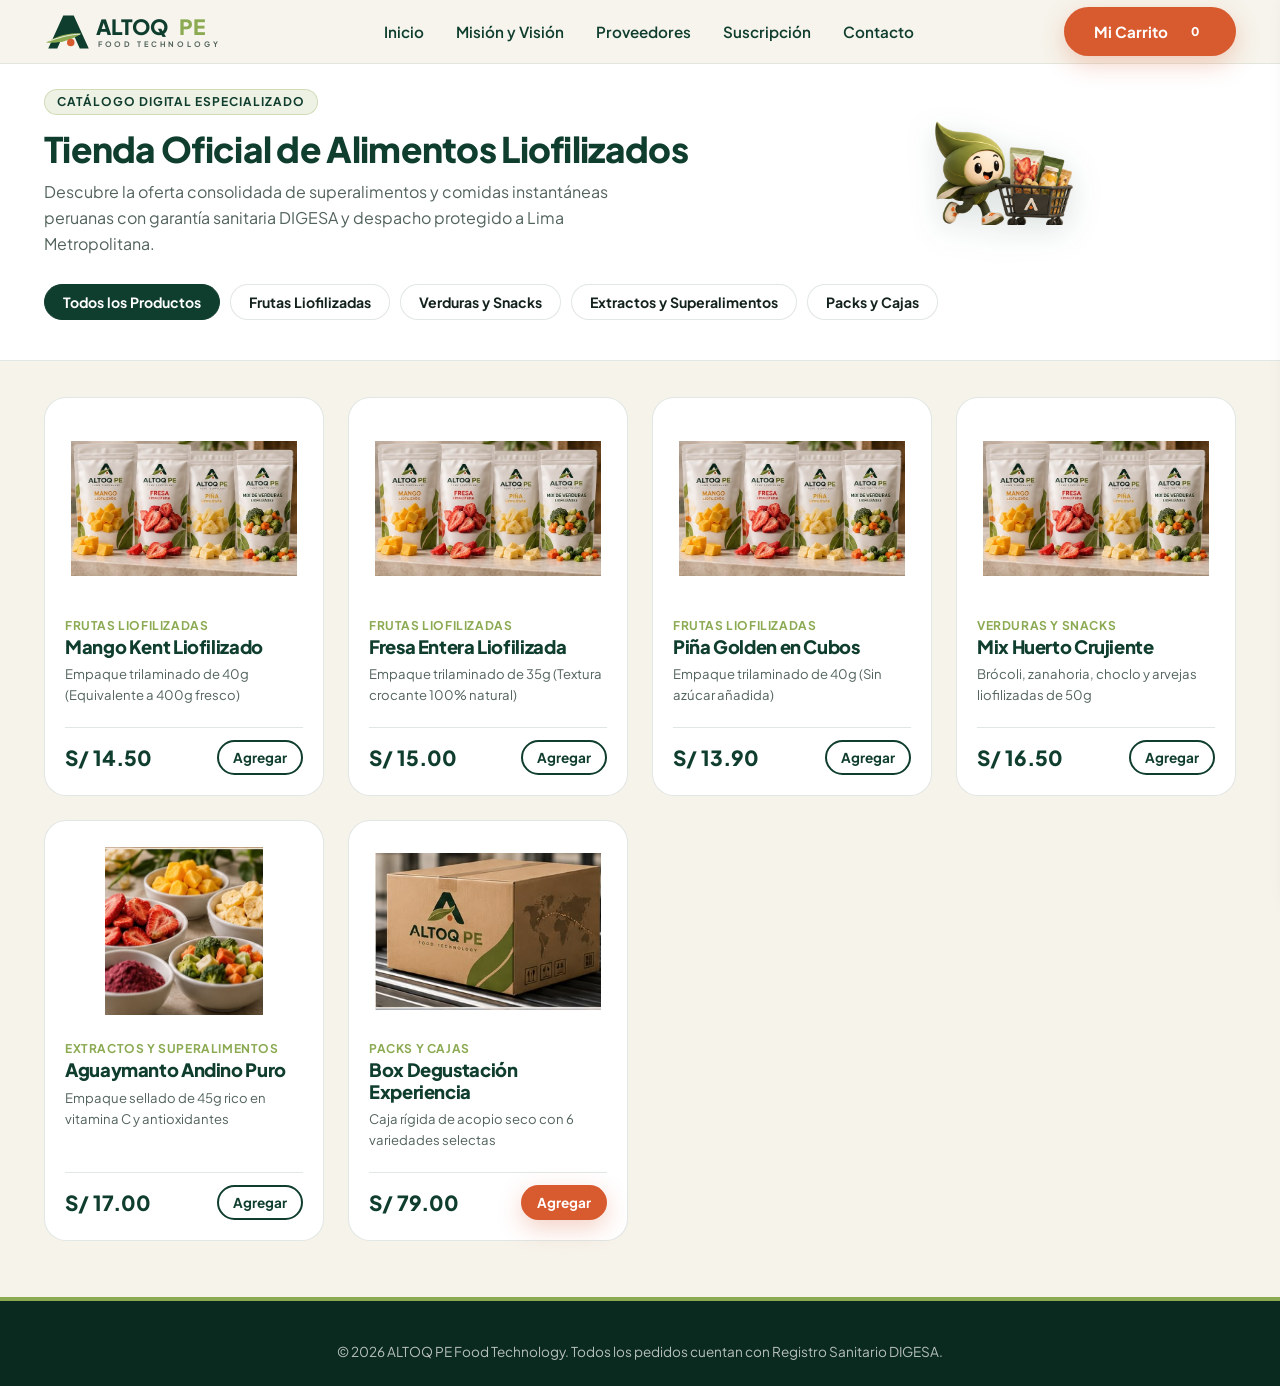
==== commit bd6f8c2a: "style: Quitar marco contenedor de imagen de productos pouches en hero y tienda" ====
--- a/ecommerce.html
+++ b/ecommerce.html
@@ -77,11 +77,10 @@
       display: flex;
       align-items: center;
       justify-content: center;
-      background-color: var(--color-bg);
-      border-radius: var(--radius-md);
+      background-color: transparent;
       margin-bottom: 14px;
       overflow: hidden;
-      padding: 10px;
+      padding: 6px;
     }
     .product-img {
       max-height: 100%;
--- a/styles/components.css
+++ b/styles/components.css
@@ -238,25 +238,18 @@
 
 .hero-visual-card {
   position: relative;
-  border-radius: var(--radius-xl);
-  background: linear-gradient(145deg, #ffffff, #f0ece3);
-  padding: 20px;
-  box-shadow: var(--shadow-lg);
-  border: 1px solid rgba(139, 170, 82, 0.25);
   display: flex;
   flex-direction: column;
   align-items: center;
   justify-content: center;
-  max-width: 440px;
+  max-width: 480px;
   margin: 0 auto;
 }
 
 .hero-pouches-img {
   width: 100%;
-  max-height: 250px;
+  max-height: 280px;
   object-fit: contain;
-  border-radius: var(--radius-md);
-  box-shadow: 0 8px 24px rgba(15, 61, 46, 0.08);
 }
 
 .hero-fili-badge {
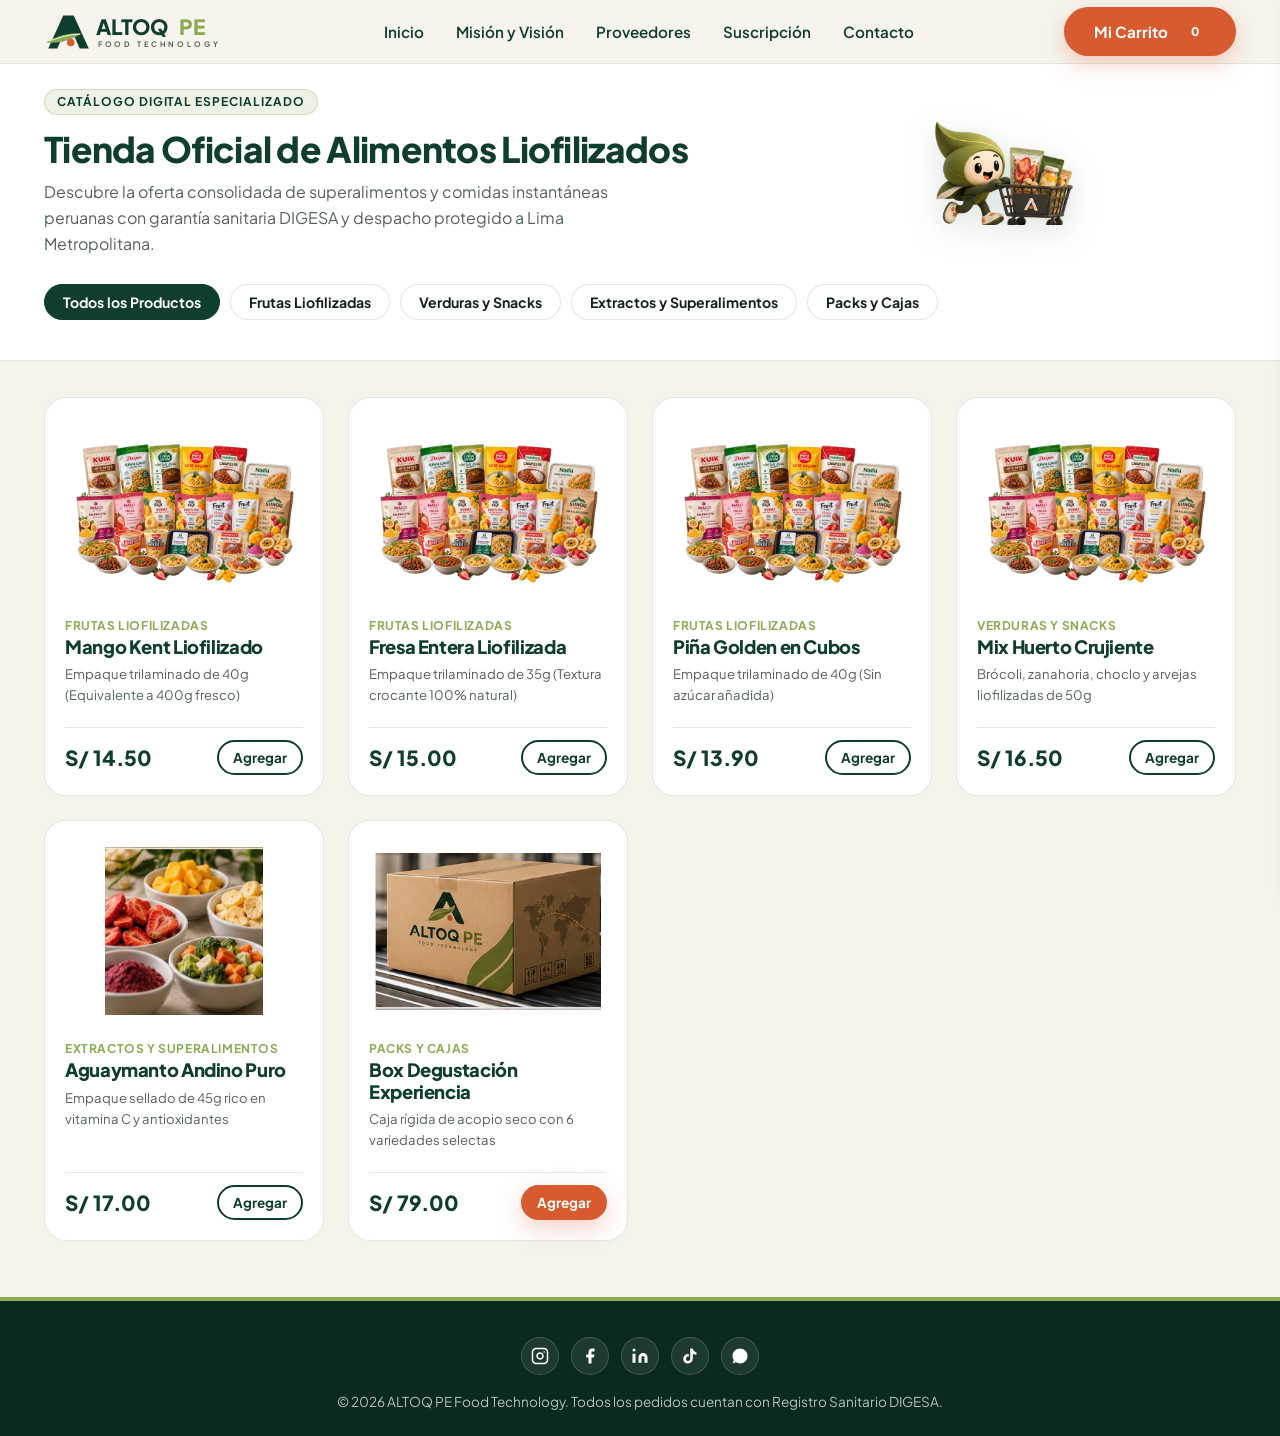
==== commit 704c4436: "feat: add social media links and fix text typo in footers" ====
--- a/ecommerce.html
+++ b/ecommerce.html
@@ -369,8 +369,39 @@
     <span id="toastMessage">Producto agregado al carrito.</span>
   </div>
 
-  <footer class="footer-main" style="padding: 40px 0 24px 0; margin-top: auto;">
+  <footer class="footer-main" style="padding: 36px 0 24px 0; margin-top: auto;">
     <div class="container text-center">
+      <div class="footer-social-links" style="justify-content: center; margin: 0 0 16px 0;">
+        <a href="https://www.instagram.com/altoqpe" target="_blank" rel="noopener noreferrer" class="social-icon-btn" aria-label="Instagram de ALTOQ PE">
+          <svg viewBox="0 0 24 24" width="18" height="18" fill="none" stroke="currentColor" stroke-width="2" stroke-linecap="round" stroke-linejoin="round">
+            <rect x="2" y="2" width="20" height="20" rx="5" ry="5"></rect>
+            <path d="M16 11.37A4 4 0 1 1 12.63 8 4 4 0 0 1 16 11.37z"></path>
+            <line x1="17.5" y1="6.5" x2="17.51" y2="6.5"></line>
+          </svg>
+        </a>
+        <a href="https://www.facebook.com/altoqpe" target="_blank" rel="noopener noreferrer" class="social-icon-btn" aria-label="Facebook de ALTOQ PE">
+          <svg viewBox="0 0 24 24" width="18" height="18" fill="currentColor">
+            <path d="M18 2h-3a5 5 0 0 0-5 5v3H7v4h3v8h4v-8h3l1-4h-4V7a1 1 0 0 1 1-1h3z"></path>
+          </svg>
+        </a>
+        <a href="https://www.linkedin.com/company/altoq-pe" target="_blank" rel="noopener noreferrer" class="social-icon-btn" aria-label="LinkedIn de ALTOQ PE">
+          <svg viewBox="0 0 24 24" width="18" height="18" fill="currentColor">
+            <path d="M16 8a6 6 0 0 1 6 6v7h-4v-7a2 2 0 0 0-2-2 2 2 0 0 0-2 2v7h-4v-7a6 6 0 0 1 6-6z"></path>
+            <rect x="2" y="9" width="4" height="12"></rect>
+            <circle cx="4" cy="4" r="2"></circle>
+          </svg>
+        </a>
+        <a href="https://www.tiktok.com/@altoqpe" target="_blank" rel="noopener noreferrer" class="social-icon-btn" aria-label="TikTok de ALTOQ PE">
+          <svg viewBox="0 0 24 24" width="18" height="18" fill="currentColor">
+            <path d="M19.59 6.69a4.83 4.83 0 0 1-3.77-4.25V2h-3.45v13.67a2.89 2.89 0 0 1-5.2 1.74 2.89 2.89 0 0 1 2.31-4.64c.298-.002.595.042.88.13V9.4a6.33 6.33 0 0 0-1-.08A6.34 6.34 0 0 0 3 15.66a6.34 6.34 0 0 0 10.82 4.5 6.27 6.27 0 0 0 1.95-4.5V8.92a8.28 8.28 0 0 0 4.82 1.54V7.02c-.34-.02-.68-.13-1-.33z"/>
+          </svg>
+        </a>
+        <a href="https://wa.me/51940049923" target="_blank" rel="noopener noreferrer" class="social-icon-btn" aria-label="WhatsApp de ALTOQ PE">
+          <svg viewBox="0 0 24 24" width="18" height="18" fill="currentColor">
+            <path d="M17.472 14.382c-.301-.15-1.78-.878-2.056-.978-.276-.1-.477-.15-.678.15-.2.301-.778.978-.953 1.179-.176.2-.351.226-.652.075-.301-.15-1.272-.469-2.423-1.496-.895-.798-1.5-1.785-1.675-2.086-.176-.301-.019-.464.132-.614.136-.135.301-.351.452-.527.15-.176.2-.301.301-.501.1-.2.05-.376-.025-.526-.075-.15-.678-1.633-.928-2.235-.244-.587-.492-.507-.678-.516-.176-.009-.376-.01-.577-.01-.2 0-.527.075-.803.376s-1.054 1.03-1.054 2.511 1.08 2.912 1.23 3.113c.15.2 2.125 3.245 5.148 4.551.719.311 1.28.497 1.718.636.723.23 1.38.197 1.9.12.579-.087 1.78-.727 2.03-1.43.25-.702.25-1.304.175-1.43-.075-.125-.276-.2-.577-.35zM12.04 2C6.516 2 2.022 6.49 2.022 12.01c0 1.954.562 3.845 1.625 5.48L2 22l4.67-1.528A9.972 9.972 0 0 0 12.04 22c5.522 0 10.016-4.49 10.016-10.01C22.056 6.49 17.562 2 12.04 2z"/>
+          </svg>
+        </a>
+      </div>
       <p style="color: rgba(255,255,255,0.7); font-size: 0.85rem;">
         &copy; 2026 ALTOQ PE Food Technology. Todos los pedidos cuentan con Registro Sanitario DIGESA.
       </p>
--- a/styles/components.css
+++ b/styles/components.css
@@ -456,17 +456,18 @@
 /* Seccion Suscripcion en Encuadre */
 .plans-grid {
   display: grid;
-  grid-template-columns: repeat(3, 1fr);
-  gap: 20px;
+  grid-template-columns: repeat(2, 1fr);
+  gap: 24px;
   align-items: stretch;
-  margin-bottom: 0;
+  max-width: 860px;
+  margin: 0 auto;
 }
 
 .plan-card {
   display: flex;
   flex-direction: column;
   justify-content: space-between;
-  padding: 20px 22px;
+  padding: 16px 20px;
   border-radius: var(--radius-lg);
   background-color: var(--color-surface);
   border: 2px solid var(--color-border);
@@ -502,14 +503,14 @@
 .plan-target {
   font-size: 0.8rem;
   color: var(--color-text-muted);
-  margin-bottom: 12px;
+  margin-bottom: 10px;
   line-height: 1.35;
   min-height: 32px;
 }
 
 .plan-price-wrapper {
-  margin-bottom: 12px;
-  padding-bottom: 10px;
+  margin-bottom: 10px;
+  padding-bottom: 8px;
   border-bottom: 1px solid var(--color-border);
 }
 
@@ -534,19 +535,19 @@
 
 .plan-features-list {
   list-style: none;
-  margin-bottom: 16px;
+  margin-bottom: 12px;
   display: flex;
   flex-direction: column;
+  gap: 5px;
+}
+
+.plan-feature-item {
+  display: flex;
+  align-items: center;
   gap: 7px;
-}
-
-.plan-feature-item {
-  display: flex;
-  align-items: center;
-  gap: 8px;
-  font-size: 0.82rem;
+  font-size: 0.78rem;
   color: var(--color-text-main);
-  line-height: 1.25;
+  line-height: 1.2;
 }
 
 .feature-check-svg {
@@ -701,6 +702,42 @@
   margin-top: 18px;
   max-width: 320px;
   font-size: 0.95rem;
+}
+
+.footer-social-links {
+  display: flex;
+  align-items: center;
+  gap: 12px;
+  margin-top: 20px;
+}
+
+.social-icon-btn {
+  display: inline-flex;
+  align-items: center;
+  justify-content: center;
+  width: 38px;
+  height: 38px;
+  border-radius: 50%;
+  background: rgba(255, 255, 255, 0.08);
+  border: 1px solid rgba(255, 255, 255, 0.16);
+  color: #FFFFFF;
+  transition: all var(--transition-fast);
+}
+
+.social-icon-btn:hover {
+  background: var(--color-accent);
+  border-color: var(--color-accent);
+  color: #FFFFFF;
+  transform: translateY(-2px);
+  box-shadow: 0 4px 12px rgba(216, 90, 47, 0.35);
+}
+
+.social-icon-btn svg {
+  transition: transform var(--transition-fast);
+}
+
+.social-icon-btn:hover svg {
+  transform: scale(1.1);
 }
 
 .footer-column h5 {
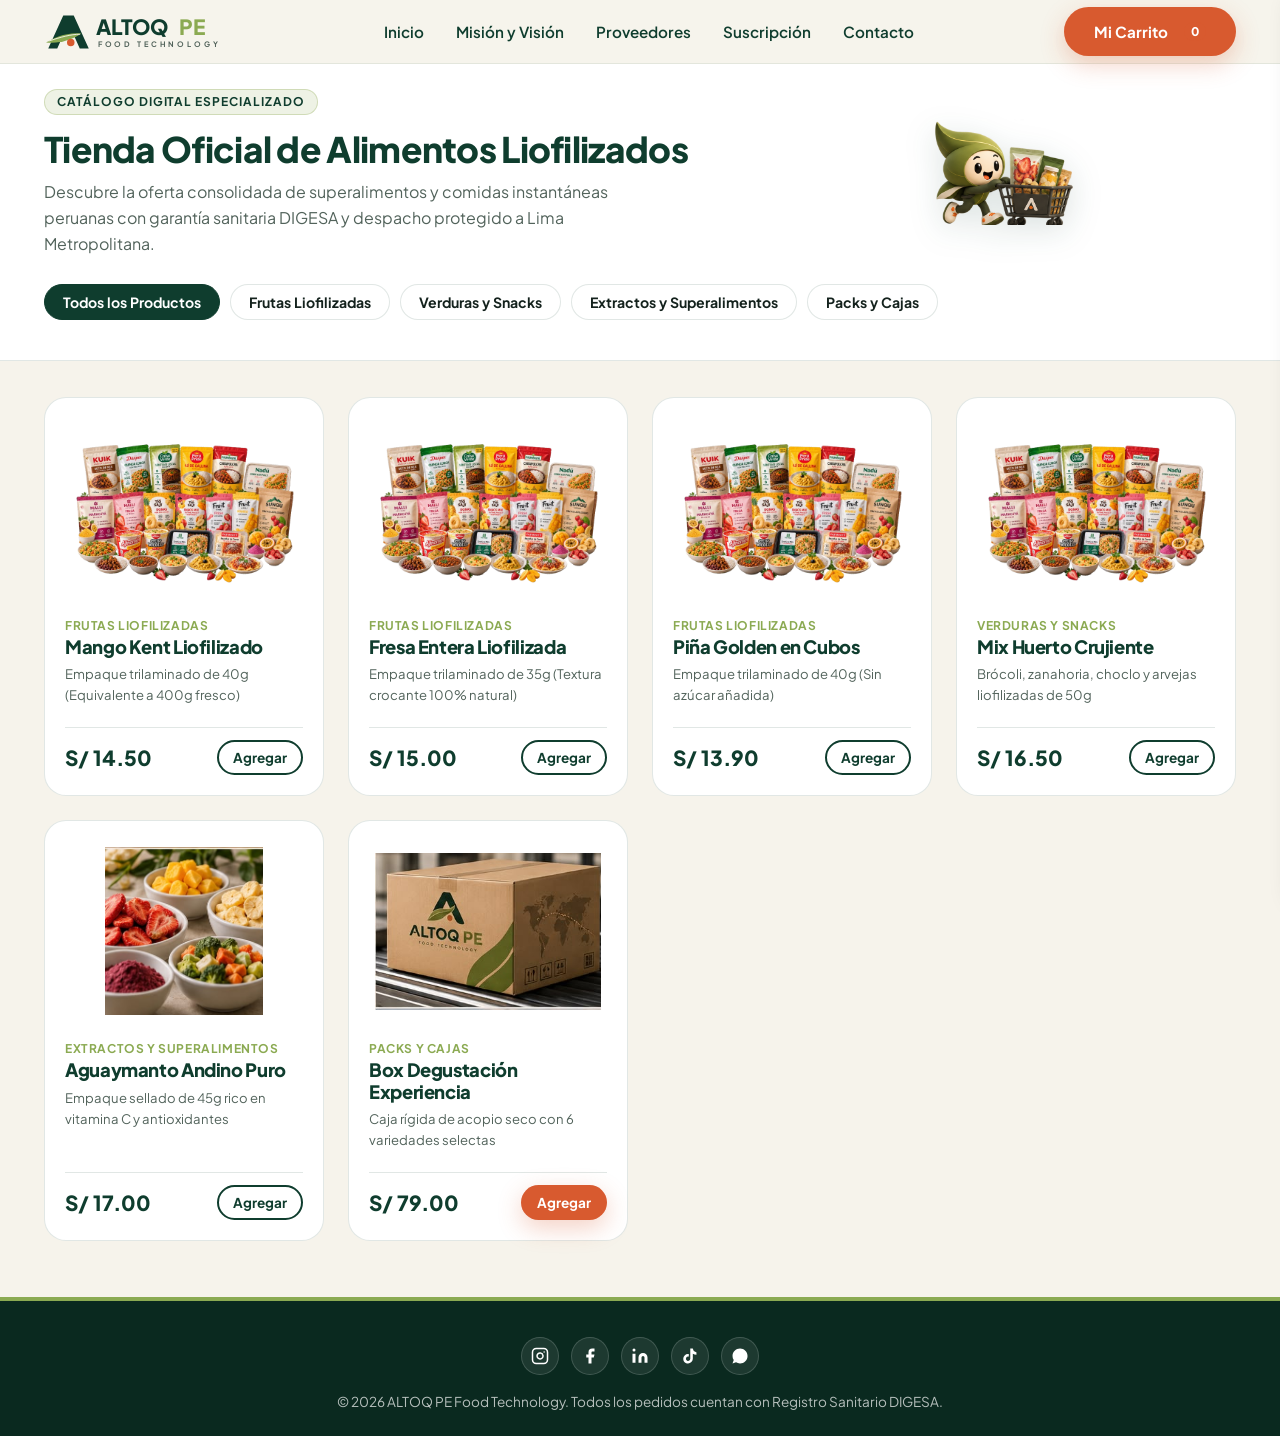
==== commit 3e78db43: "Refactorizar maquetacion para adaptabilidad responsiva integral en moviles, tablets y monitores" ====
--- a/ecommerce.html
+++ b/ecommerce.html
@@ -7,9 +7,9 @@
   <meta name="description" content="Catálogo comercial de alimentos liofilizados e instantáneos en el Perú. Venta directa por unidad y al por mayor con garantía sanitaria DIGESA.">
   
   <!-- Estilos del Sistema de Diseño Oficial ALTOQ PE -->
-  <link rel="stylesheet" href="styles/variables.css">
-  <link rel="stylesheet" href="styles/main.css">
-  <link rel="stylesheet" href="styles/components.css">
+  <link rel="stylesheet" href="styles/variables.css?v=8">
+  <link rel="stylesheet" href="styles/main.css?v=8">
+  <link rel="stylesheet" href="styles/components.css?v=8">
   <style>
     .ecommerce-header {
       padding: calc(var(--header-height) + 24px) 0 20px 0;
@@ -121,8 +121,8 @@
     .cart-drawer {
       position: fixed;
       top: 0;
-      right: -420px;
-      width: 400px;
+      right: 0;
+      width: 380px;
       max-width: 100%;
       height: 100vh;
       background-color: #FFFFFF;
@@ -130,11 +130,12 @@
       z-index: 2000;
       display: flex;
       flex-direction: column;
-      transition: right var(--transition-normal);
+      transform: translateX(105%);
+      transition: transform var(--transition-normal);
       padding: 24px;
     }
     .cart-drawer.open {
-      right: 0;
+      transform: translateX(0);
     }
     .cart-overlay {
       position: fixed;
@@ -157,6 +158,46 @@
       border-radius: var(--radius-full);
       padding: 2px 7px;
       margin-left: 6px;
+    }
+
+    /* Estilos responsivos de la tienda */
+    @media (max-width: 991px) {
+      .ecommerce-hero-grid {
+        grid-template-columns: 1fr;
+        gap: 20px;
+        text-align: center;
+      }
+      .ecommerce-hero-grid p {
+        margin-left: auto;
+        margin-right: auto;
+      }
+      .ecommerce-fili-badge {
+        width: 110px;
+      }
+      .filter-tabs {
+        justify-content: center;
+      }
+    }
+
+    @media (max-width: 600px) {
+      .products-grid {
+        grid-template-columns: 1fr;
+        gap: 16px;
+      }
+      .filter-tabs {
+        gap: 6px;
+      }
+      .filter-tab-btn {
+        padding: 6px 12px;
+        font-size: 0.8rem;
+      }
+      .ecommerce-header h1 {
+        font-size: 1.6rem !important;
+      }
+      .cart-drawer {
+        width: 100%;
+        padding: 20px 16px;
+      }
     }
   </style>
 </head>
@@ -178,7 +219,7 @@
       </a>
 
       <nav aria-label="Navegación Secundaria">
-        <ul class="nav-menu">
+        <ul class="nav-menu" id="navMenu">
           <li><a href="index.html#inicio" class="nav-link">Inicio</a></li>
           <li><a href="index.html#mision-vision" class="nav-link">Misión y Visión</a></li>
           <li><a href="index.html#proveedores" class="nav-link">Proveedores</a></li>
@@ -191,6 +232,13 @@
         <button type="button" class="btn btn-primary" id="openCartBtn">
           <span>Mi Carrito</span>
           <span class="cart-badge" id="cartCountBadge">0</span>
+        </button>
+        <button class="mobile-menu-toggle" id="mobileMenuToggle" aria-label="Abrir Menú de Navegación">
+          <svg width="24" height="24" viewBox="0 0 24 24" fill="none" stroke="currentColor" stroke-width="2" stroke-linecap="round" stroke-linejoin="round">
+            <line x1="3" y1="12" x2="21" y2="12"></line>
+            <line x1="3" y1="6" x2="21" y2="6"></line>
+            <line x1="3" y1="18" x2="21" y2="18"></line>
+          </svg>
         </button>
       </div>
     </div>
@@ -384,7 +432,7 @@
             <path d="M18 2h-3a5 5 0 0 0-5 5v3H7v4h3v8h4v-8h3l1-4h-4V7a1 1 0 0 1 1-1h3z"></path>
           </svg>
         </a>
-        <a href="https://www.linkedin.com/company/altoq-pe" target="_blank" rel="noopener noreferrer" class="social-icon-btn" aria-label="LinkedIn de ALTOQ PE">
+        <a href="https://www.linkedin.com/company/altoqpe" target="_blank" rel="noopener noreferrer" class="social-icon-btn" aria-label="LinkedIn de ALTOQ PE">
           <svg viewBox="0 0 24 24" width="18" height="18" fill="currentColor">
             <path d="M16 8a6 6 0 0 1 6 6v7h-4v-7a2 2 0 0 0-2-2 2 2 0 0 0-2 2v7h-4v-7a6 6 0 0 1 6-6z"></path>
             <rect x="2" y="9" width="4" height="12"></rect>
@@ -522,6 +570,22 @@
         });
       });
     });
+
+    // Control de menu movil en la tienda
+    const mobileToggle = document.getElementById('mobileMenuToggle');
+    const navMenu = document.getElementById('navMenu');
+    if (mobileToggle && navMenu) {
+      mobileToggle.addEventListener('click', (e) => {
+        e.stopPropagation();
+        navMenu.classList.toggle('open');
+      });
+
+      document.addEventListener('click', (e) => {
+        if (!navMenu.contains(e.target) && !mobileToggle.contains(e.target)) {
+          navMenu.classList.remove('open');
+        }
+      });
+    }
   </script>
 </body>
 </html>
--- a/styles/main.css
+++ b/styles/main.css
@@ -13,11 +13,12 @@
 
 html {
   scroll-behavior: smooth;
-  scroll-snap-type: y proximity;
   font-size: 16px;
   -webkit-font-smoothing: antialiased;
   -moz-osx-font-smoothing: grayscale;
   min-height: 100%;
+  overflow-x: hidden;
+  max-width: 100%;
 }
 
 body {
@@ -26,6 +27,7 @@
   color: var(--color-text-main);
   line-height: 1.5;
   overflow-x: hidden;
+  max-width: 100%;
   position: relative;
   min-height: 100vh;
   display: flex;
@@ -78,17 +80,46 @@
   display: block;
 }
 
-/* Secciones en Encuadre (Full Viewport Fit) */
+/* Secciones con fluidez adaptativa natural */
 .section {
-  min-height: 100vh;
-  padding: calc(var(--header-height) + 12px) 0 16px 0;
+  position: relative;
+  box-sizing: border-box;
+  scroll-margin-top: var(--header-height);
+  padding: 48px 0;
+  overflow: hidden;
   display: flex;
   flex-direction: column;
-  justify-content: center;
-  position: relative;
-  scroll-snap-align: start;
-  scroll-margin-top: 0;
-  box-sizing: border-box;
+  justify-content: flex-start;
+}
+
+/* Encuadre de pantalla completa exclusivo para pantallas amplias con suficiente altura */
+@media (min-width: 992px) and (min-height: 800px) {
+  html {
+    scroll-snap-type: y proximity;
+  }
+
+  .section {
+    min-height: 100vh;
+    padding: calc(var(--header-height) + 16px) 0 24px 0;
+    justify-content: center;
+    scroll-snap-align: start;
+  }
+
+  .section > .container {
+    margin-top: auto;
+    margin-bottom: auto;
+  }
+}
+
+@media (max-width: 480px) {
+  .container {
+    padding-left: 16px;
+    padding-right: 16px;
+  }
+
+  .section {
+    padding: 36px 0;
+  }
 }
 
 .section-alt {
@@ -150,7 +181,8 @@
 .bg-mesh-glow {
   position: absolute;
   top: -120px;
-  right: -100px;
+  right: 0;
+  max-width: 100vw;
   width: 500px;
   height: 500px;
   background: radial-gradient(circle, rgba(139, 170, 82, 0.18) 0%, rgba(246, 243, 235, 0) 70%);
@@ -161,7 +193,8 @@
 .bg-mesh-glow-left {
   position: absolute;
   top: 360px;
-  left: -120px;
+  left: 0;
+  max-width: 100vw;
   width: 550px;
   height: 550px;
   background: radial-gradient(circle, rgba(216, 90, 47, 0.12) 0%, rgba(246, 243, 235, 0) 70%);
--- a/styles/components.css
+++ b/styles/components.css
@@ -168,16 +168,29 @@
   border-color: rgba(15, 61, 46, 0.2);
 }
 
-/* Seccion Inicio (Hero) en Encuadre */
+/* Seccion Inicio (Hero) con adaptabilidad fluida */
 .hero-wrapper {
-  padding: calc(var(--header-height) + 10px) 0 16px 0;
   position: relative;
-  min-height: 100vh;
   box-sizing: border-box;
+  padding: calc(var(--header-height) + 24px) 0 40px 0;
+  overflow: hidden;
   display: flex;
   flex-direction: column;
-  justify-content: center;
-  scroll-snap-align: start;
+  justify-content: flex-start;
+}
+
+@media (min-width: 992px) and (min-height: 800px) {
+  .hero-wrapper {
+    min-height: 100vh;
+    padding: calc(var(--header-height) + 12px) 0 20px 0;
+    justify-content: center;
+    scroll-snap-align: start;
+  }
+
+  .hero-wrapper > .container {
+    margin-top: auto;
+    margin-bottom: auto;
+  }
 }
 
 .hero-grid {
@@ -835,70 +848,254 @@
   height: auto;
 }
 
-/* Responsividad */
-@media (max-width: 992px) {
-  .hero-grid,
-  .mv-grid,
-  .contact-grid,
-  .subscription-fili-banner {
-    grid-template-columns: 1fr;
-    gap: 40px;
-  }
-  
-  .pillars-grid,
-  .plans-grid {
-    grid-template-columns: 1fr;
-  }
-  
-  .footer-grid {
-    grid-template-columns: 1fr 1fr;
-  }
-  
-  .hero-fili-badge {
-    bottom: -15px;
-    right: 10px;
-    width: 140px;
-  }
-}
-
-@media (max-width: 768px) {
+/* ==========================================================================
+   SISTEMA RESPONSIVO INTEGRAL ALTOQ PE
+   Adaptación fluida para móviles (320px-480px), tablets (768px-991px) y desktops
+   ========================================================================== */
+
+@media (max-width: 991px) {
+  /* Navbar Móvil & Tablet */
+  .mobile-menu-toggle {
+    display: flex;
+    align-items: center;
+    justify-content: center;
+  }
+
   .nav-menu {
     position: fixed;
     top: var(--header-height);
     left: 0;
     width: 100%;
-    background-color: #FFFFFF;
+    background-color: rgba(255, 255, 255, 0.98);
+    backdrop-filter: blur(14px);
+    -webkit-backdrop-filter: blur(14px);
     flex-direction: column;
-    padding: 30px 24px;
-    box-shadow: var(--shadow-md);
-    transform: translateY(-150%);
+    padding: 24px 20px 32px 20px;
+    box-shadow: 0 10px 30px rgba(15, 61, 46, 0.1);
+    transform: translateY(-160%);
     transition: transform var(--transition-normal);
-    gap: 20px;
-  }
-  
+    gap: 16px;
+    border-bottom: 1px solid var(--color-border);
+    z-index: 1050;
+  }
+
   .nav-menu.open {
     transform: translateY(0);
   }
-  
-  .mobile-menu-toggle {
+
+  .nav-link {
+    font-size: 1.05rem;
+    padding: 6px 0;
     display: block;
-  }
-  
-  .hero-stats-row {
+    width: 100%;
+    text-align: center;
+  }
+
+  /* Cuadrículas que pasan a 1 columna en tablets */
+  .hero-grid,
+  .contact-grid {
     grid-template-columns: 1fr;
-  }
-  
-  .quality-assurance-card {
+    gap: 32px;
+  }
+
+  .footer-grid {
+    grid-template-columns: 1fr 1fr;
+    gap: 36px;
+  }
+
+  .hero-visual-card {
+    max-width: 440px;
+    width: 100%;
+  }
+
+  .hero-fili-badge {
+    bottom: -10px;
+    right: 0;
+    width: 115px;
+  }
+}
+
+@media (min-width: 721px) and (max-width: 991px) {
+  /* En tablets medianas mantener planes en 2 columnas compactas */
+  .plans-grid {
+    grid-template-columns: repeat(2, 1fr);
+    gap: 18px;
+    max-width: 760px;
+    margin: 0 auto;
+  }
+}
+
+@media (max-width: 768px) {
+  /* Misión y Visión a 1 columna */
+  .mv-cards-row {
     grid-template-columns: 1fr;
+    gap: 16px;
+  }
+
+  .mv-card-clean {
+    padding: 22px 20px;
+  }
+
+  /* Módulo Sanitario DIGESA con Fili */
+  .qa-card-banner {
+    flex-direction: column;
     text-align: center;
-    padding: 32px 24px;
-  }
-  
-  .qa-fili-img {
+    padding: 24px 20px;
+    gap: 16px;
+  }
+
+  .qa-card-banner .qa-fili-img {
     margin: 0 auto;
-  }
-  
+    width: 70px;
+  }
+
+  .qa-banner-info .qa-badges-list {
+    justify-content: center;
+  }
+
+  /* Planes de suscripción a 1 columna en móviles */
+  .plans-grid {
+    grid-template-columns: 1fr;
+    gap: 20px;
+    max-width: 440px;
+    margin: 0 auto;
+  }
+
+  /* Evitar zoom automático indeseado en inputs de Safari en iOS */
+  .form-input,
+  .form-select,
+  .form-textarea {
+    font-size: 16px;
+    padding: 10px 14px;
+  }
+}
+
+@media (max-width: 600px) {
   .footer-grid {
     grid-template-columns: 1fr;
-  }
-}
+    gap: 28px;
+    text-align: center;
+  }
+
+  .footer-brand p {
+    margin-left: auto;
+    margin-right: auto;
+  }
+
+  .footer-social-links {
+    justify-content: center;
+  }
+
+  .footer-bottom {
+    flex-direction: column;
+    gap: 10px;
+    text-align: center;
+  }
+
+  .reclamaciones-link {
+    justify-content: center;
+  }
+}
+
+@media (max-width: 480px) {
+  /* Cabecera ultra-compacta en móviles pequeños */
+  .brand-logo-link svg {
+    width: 140px;
+    height: 32px;
+  }
+
+  .nav-actions .btn-primary {
+    padding: 7px 12px;
+    font-size: 0.8rem;
+    gap: 6px;
+  }
+
+  /* Hero Section */
+  .hero-tagline {
+    font-size: clamp(1.7rem, 6.2vw, 2.1rem);
+    line-height: 1.2;
+    margin-bottom: 10px;
+  }
+
+  .hero-subtitle {
+    font-size: 0.92rem;
+    line-height: 1.5;
+    margin-bottom: 16px;
+  }
+
+  .hero-cta-group {
+    flex-direction: column;
+    width: 100%;
+    gap: 10px;
+  }
+
+  .hero-cta-group .btn {
+    width: 100%;
+    justify-content: center;
+    padding: 12px 18px;
+  }
+
+  .hero-pouches-img {
+    max-height: 210px;
+  }
+
+  .hero-floating-pill {
+    font-size: 0.72rem;
+    padding: 4px 10px;
+    top: -10px;
+  }
+
+  .hero-fili-badge {
+    width: 90px;
+    bottom: -8px;
+    right: 0;
+  }
+
+  /* Tarjetas de Planes */
+  .plan-card {
+    padding: 18px 16px;
+  }
+
+  .plan-amount {
+    font-size: 2rem;
+  }
+
+  .plan-features-list {
+    gap: 6px;
+  }
+
+  .plan-feature-item {
+    font-size: 0.76rem;
+  }
+
+  /* Formulario y Contacto */
+  .contact-form-card {
+    padding: 18px 16px;
+  }
+
+  .whatsapp-box-card {
+    padding: 20px 16px;
+  }
+
+  .coverage-box-card {
+    flex-direction: column;
+    text-align: center;
+    padding: 18px 16px;
+  }
+
+  .coverage-fili-img {
+    margin: 0 auto 8px auto;
+  }
+}
+
+@media (max-width: 360px) {
+  .brand-logo-link svg {
+    width: 122px;
+    height: 28px;
+  }
+
+  .nav-actions .btn-primary {
+    padding: 6px 10px;
+    font-size: 0.74rem;
+  }
+}
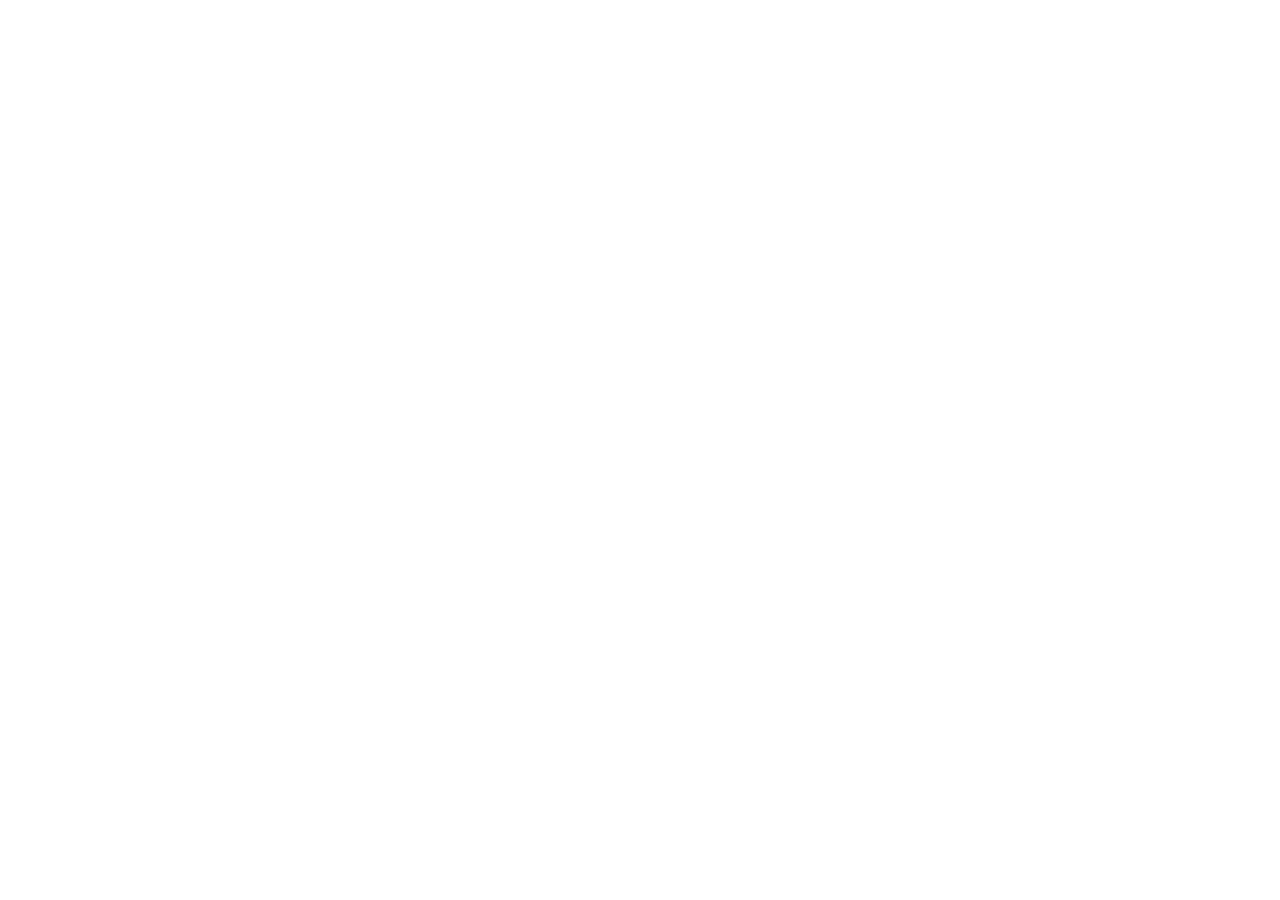
==== commit 57119845: "feat: redirigir tienda ecommerce hacia inicio de sesion y registro de usuarios" ====
--- a/ecommerce.html
+++ b/ecommerce.html
@@ -5,6 +5,13 @@
   <meta name="viewport" content="width=device-width, initial-scale=1.0">
   <title>ALTOQ PE | Tienda E-commerce de Alimentos Liofilizados</title>
   <meta name="description" content="Catálogo comercial de alimentos liofilizados e instantáneos en el Perú. Venta directa por unidad y al por mayor con garantía sanitaria DIGESA.">
+  <script>
+    // Redirección inmediata a la plataforma E-commerce oficial de ALTOQ PE
+    const isLocal = window.location.hostname === 'localhost' || window.location.hostname === '127.0.0.1';
+    // En desarrollo apunta a localhost:3000/login; en producción mantiene la ruta relativa o URL asignada
+    const targetEcommerceUrl = isLocal ? 'http://localhost:3000/login' : 'http://localhost:3000/login';
+    window.location.replace(targetEcommerceUrl);
+  </script>
   
   <!-- Estilos del Sistema de Diseño Oficial ALTOQ PE -->
   <link rel="stylesheet" href="styles/variables.css?v=8">
--- a/styles/components.css
+++ b/styles/components.css
@@ -635,32 +635,33 @@
 .contact-info-cards {
   display: flex;
   flex-direction: column;
-  gap: 14px;
-  justify-content: space-between;
+  height: 100%;
 }
 
 .whatsapp-box-card {
   background: linear-gradient(135deg, #0F3D2E, #144937);
   color: #FFFFFF;
   border-radius: var(--radius-lg);
-  padding: 20px 24px;
+  padding: 32px 28px;
   display: flex;
   flex-direction: column;
-  justify-content: space-between;
+  justify-content: center;
   box-shadow: var(--shadow-sm);
+  height: 100%;
 }
 
 .whatsapp-box-card h4 {
   color: #FFFFFF;
-  font-size: 1.15rem;
-  margin-bottom: 6px;
+  font-size: 1.25rem;
+  margin-top: 10px;
+  margin-bottom: 8px;
 }
 
 .whatsapp-box-card p {
-  color: rgba(255, 255, 255, 0.85);
-  font-size: 0.82rem;
-  line-height: 1.4;
-  margin-bottom: 14px;
+  color: rgba(255, 255, 255, 0.88);
+  font-size: 0.92rem;
+  line-height: 1.5;
+  margin-bottom: 24px;
 }
 
 .btn-whatsapp {
@@ -668,28 +669,13 @@
   color: #FFFFFF;
   border: none;
   font-weight: 700;
-  padding: 10px 20px;
+  padding: 12px 22px;
 }
 
 .btn-whatsapp:hover {
   background-color: #20BA5A;
   transform: translateY(-2px);
   box-shadow: 0 6px 16px rgba(37, 211, 102, 0.35);
-}
-
-.coverage-box-card {
-  background-color: var(--color-surface);
-  border-radius: var(--radius-lg);
-  border: 1px solid var(--color-border);
-  padding: 18px 22px;
-  display: flex;
-  align-items: center;
-  gap: 18px;
-}
-
-.coverage-fili-img {
-  width: 72px;
-  flex-shrink: 0;
 }
 
 /* Pie de Página (Footer) */
@@ -1074,17 +1060,7 @@
   }
 
   .whatsapp-box-card {
-    padding: 20px 16px;
-  }
-
-  .coverage-box-card {
-    flex-direction: column;
-    text-align: center;
-    padding: 18px 16px;
-  }
-
-  .coverage-fili-img {
-    margin: 0 auto 8px auto;
+    padding: 24px 18px;
   }
 }
 
